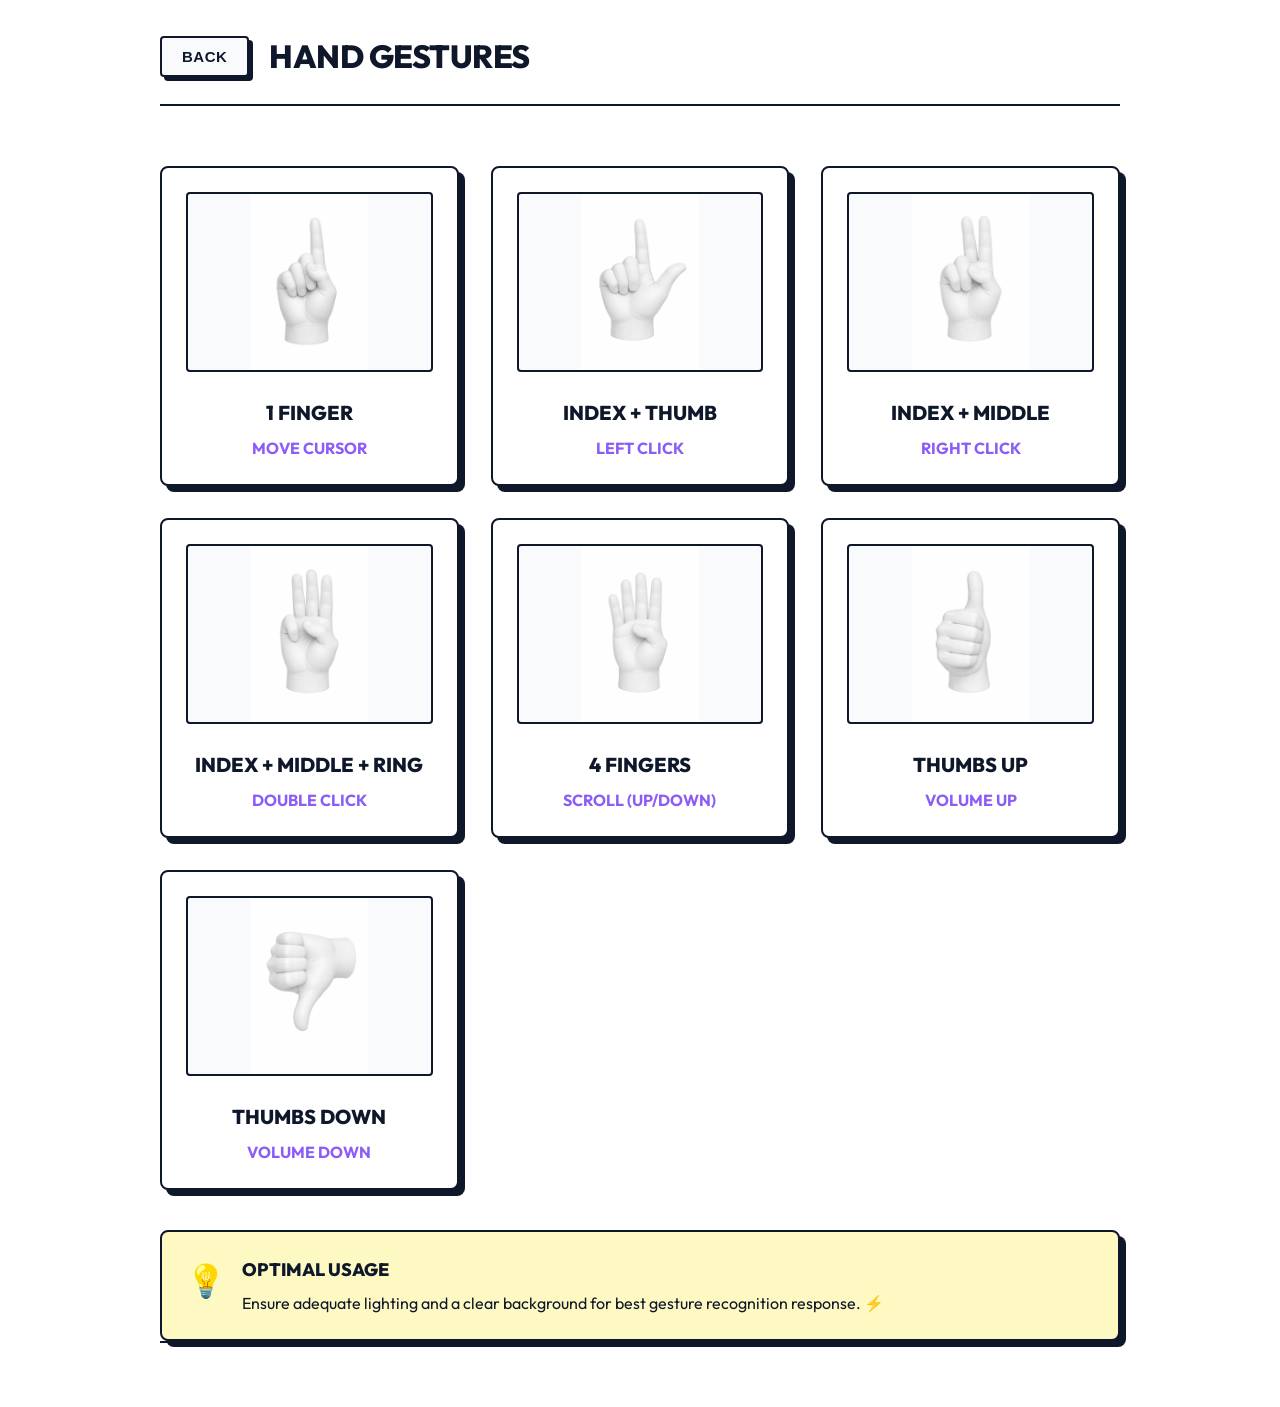
==== heisenberg_gui/templates/hand.html @ 00a4a569 "added code for webpage and software for tutorial part alone." ====
<!DOCTYPE html>
<html lang="en">

<head>
    <meta charset="UTF-8">
    <meta name="viewport" content="width=device-width, initial-scale=1.0">
    <title>HAND GESTURES | HEISENBERG</title>
    <link rel="stylesheet" href="../assets/css/style.css">
</head>

<body>
    <div class="container">
        <div class="header">
            <button class="back-btn" onclick="navigateTo('index.html')">
                BACK
            </button>
            <h1 class="page-title">Hand Gestures</h1>
        </div>

        <div class="gesture-grid">
            <div class="gesture-card">
                <img src="../assets/images/gesture-1-finger.png" alt="1 Finger">
                <div class="gesture-name">1 Finger</div>
                <div class="gesture-action">MOVE CURSOR</div>
            </div>

            <div class="gesture-card">
                <img src="../assets/images/gesture-2-fingers.png" alt="2 Fingers">
                <div class="gesture-name">Index + Thumb</div>
                <div class="gesture-action">LEFT CLICK</div>
            </div>

            <div class="gesture-card">
                <img src="../assets/images/gesture-3-fingers.png" alt="3 Fingers">
                <div class="gesture-name">Index + Middle</div>
                <div class="gesture-action">RIGHT CLICK</div>
            </div>

            <div class="gesture-card">
                <img src="../assets/images/gesture-4-fingers.png" alt="4 Fingers">
                <div class="gesture-name">Index + Middle + Ring</div>
                <div class="gesture-action">DOUBLE CLICK</div>
            </div>

            <div class="gesture-card">
                <img src="../assets/images/gesture-5-fingers-scroll.png" alt="5 Fingers">
                <div class="gesture-name">4 Fingers</div>
                <div class="gesture-action">SCROLL (UP/DOWN)</div>
            </div>

            <div class="gesture-card">
                <img src="../assets/images/gesture-thumbs-up.png" alt="Thumbs Up">
                <div class="gesture-name">Thumbs Up</div>
                <div class="gesture-action">VOLUME UP</div>
            </div>

            <div class="gesture-card">
                <img src="../assets/images/gesture-thumbs-down.png" alt="Thumbs Down">
                <div class="gesture-name">Thumbs Down</div>
                <div class="gesture-action">VOLUME DOWN</div>
            </div>
        </div>

        <div class="tip-box">
            <div class="tip-icon">&#128161;</div>
            <div class="tip-content">
                <strong>Optimal Usage</strong>
                Ensure adequate lighting and a clear background for best gesture recognition response. ⚡
            </div>
        </div>

        <div class="footer">
        </div>
    </div>

    <script src="../assets/js/app.js"></script>
</body>

</html>
---- heisenberg_gui/assets/css/style.css ----
@import url('https://fonts.googleapis.com/css2?family=Outfit:wght@300;400;500;600;700;800&display=swap');

* {
    margin: 0;
    padding: 0;
    box-sizing: border-box;
}

:root {
    --bg-primary: #ffffff;
    --bg-secondary: #f8fafc;
    --bg-card: #ffffff;
    --text-primary: #0f172a;
    --text-secondary: #475569;
    --text-muted: #94a3b8;
    --accent-purple: #8b5cf6;
    --accent-cyan: #06b6d4;
    --accent-pink: #f43f5e;
    --border-width: 2px;
    --border-color: #0f172a;
    --shadow-offset: 6px;
    --shadow-color: #0f172a;
}

html,
body {
    height: 100%;
    font-family: 'Outfit', -apple-system, sans-serif;
    background-color: var(--bg-primary);
    color: var(--text-primary);
    line-height: 1.5;
}

.container {
    max-width: 1000px;
    margin: 0 auto;
    padding: 32px 20px;
    min-height: 100%;
    display: flex;
    flex-direction: column;
}

.header {
    display: flex;
    align-items: center;
    gap: 20px;
    margin-bottom: 40px;
    padding-bottom: 24px;
    border-bottom: var(--border-width) solid var(--border-color);
}

.back-btn {
    display: inline-flex;
    align-items: center;
    gap: 8px;
    padding: 10px 20px;
    background: var(--bg-secondary);
    border: var(--border-width) solid var(--border-color);
    box-shadow: 4px 4px 0px var(--shadow-color);
    border-radius: 4px;
    color: var(--text-primary);
    font-size: 15px;
    font-weight: 700;
    cursor: pointer;
    transition: all 0.15s cubic-bezier(0.4, 0, 0.2, 1);
    text-decoration: none;
    text-transform: uppercase;
    letter-spacing: 0.5px;
}

.back-btn:hover {
    transform: translate(-2px, -2px);
    box-shadow: 6px 6px 0px var(--shadow-color);
    background: #fff;
}

.back-btn:active {
    transform: translate(2px, 2px);
    box-shadow: 0px 0px 0px var(--shadow-color);
}

.page-title {
    font-size: 32px;
    font-weight: 800;
    color: var(--text-primary);
    text-transform: uppercase;
    letter-spacing: -0.5px;
}

.welcome-container {
    flex: 1;
    display: flex;
    flex-direction: column;
    align-items: center;
    justify-content: center;
    text-align: center;
    padding: 40px 20px;
}

.welcome-title {
    font-size: 64px;
    font-weight: 900;
    color: var(--text-primary);
    margin-bottom: 12px;
    letter-spacing: -2px;
    text-transform: uppercase;
    line-height: 0.9;
}

.welcome-subtitle {
    font-size: 20px;
    font-weight: 500;
    color: var(--text-secondary);
    margin-bottom: 48px;
    background: #fef08a;
    /* Soft yellow highlight */
    padding: 4px 12px;
    display: inline-block;
    border: 2px solid var(--border-color);
}

.button-group {
    display: flex;
    gap: 24px;
    flex-wrap: wrap;
    justify-content: center;
    margin-bottom: 48px;
}

.tutorial-btn {
    display: inline-flex;
    align-items: center;
    gap: 12px;
    padding: 20px 40px;
    background: var(--accent-cyan);
    color: var(--text-primary);
    border: var(--border-width) solid var(--border-color);
    box-shadow: 6px 6px 0px var(--shadow-color);
    border-radius: 4px;
    font-size: 18px;
    font-weight: 800;
    cursor: pointer;
    transition: all 0.15s cubic-bezier(0.4, 0, 0.2, 1);
    text-decoration: none;
    text-transform: uppercase;
}

.tutorial-btn:hover {
    transform: translate(-3px, -3px);
    box-shadow: 9px 9px 0px var(--shadow-color);
    background: #22d3ee;
}

.tutorial-btn:active {
    transform: translate(3px, 3px);
    box-shadow: 0px 0px 0px var(--shadow-color);
}

.tutorial-btn.secondary {
    background: var(--accent-pink);
}

.tutorial-btn.secondary:hover {
    background: #fb7185;
}

.launch-info {
    color: var(--text-secondary);
    font-size: 16px;
    font-weight: 600;
}

.launch-info code {
    background: #e2e8f0;
    padding: 6px 12px;
    border: 2px solid var(--border-color);
    border-radius: 4px;
    font-family: inherit;
    font-weight: 800;
    color: var(--text-primary);
}

.gesture-grid {
    display: grid;
    grid-template-columns: repeat(auto-fit, minmax(280px, 1fr));
    gap: 32px;
    margin-top: 20px;
}

.gesture-card {
    background: var(--bg-card);
    border: var(--border-width) solid var(--border-color);
    box-shadow: var(--shadow-offset) var(--shadow-offset) 0px var(--shadow-color);
    border-radius: 8px;
    padding: 24px;
    text-align: center;
    transition: all 0.2s ease;
}

.gesture-card:hover {
    transform: translate(-4px, -4px);
    box-shadow: 10px 10px 0px var(--shadow-color);
}

.gesture-card img {
    width: 100%;
    height: 180px;
    object-fit: contain;
    border: 2px solid var(--border-color);
    border-radius: 4px;
    background: var(--bg-secondary);
    margin-bottom: 20px;
}

.gesture-name {
    font-size: 20px;
    font-weight: 800;
    color: var(--text-primary);
    margin-bottom: 8px;
    text-transform: uppercase;
}

.gesture-action {
    font-size: 16px;
    color: var(--accent-purple);
    font-weight: 700;
}

.section {
    margin-bottom: 40px;
}

.section-title {
    font-size: 24px;
    font-weight: 800;
    color: var(--text-primary);
    margin-bottom: 24px;
    display: flex;
    align-items: center;
    gap: 12px;
    text-transform: uppercase;
}

.section-icon {
    font-size: 28px;
    background: #fef08a;
    padding: 4px;
    border: 2px solid var(--border-color);
    border-radius: 4px;
    display: flex;
    align-items: center;
    justify-content: center;
}

.command-list {
    background: var(--bg-card);
    border: var(--border-width) solid var(--border-color);
    border-radius: 8px;
    overflow: hidden;
    box-shadow: 8px 8px 0px var(--shadow-color);
}

.command-item {
    display: flex;
    align-items: center;
    padding: 16px 24px;
    border-bottom: 2px solid var(--border-color);
    transition: background 0.15s ease;
}

.command-item:last-child {
    border-bottom: none;
}

.command-item:hover {
    background: #f1f5f9;
}

.command-text {
    font-weight: 800;
    font-size: 15px;
    color: var(--text-primary);
    background: var(--accent-cyan);
    padding: 6px 12px;
    border: 2px solid var(--border-color);
    border-radius: 4px;
    margin-right: 16px;
    white-space: nowrap;
}

.command-desc {
    font-size: 15px;
    color: var(--text-secondary);
    font-weight: 500;
}

.tip-box {
    background: #fef9c3;
    border: var(--border-width) solid var(--border-color);
    box-shadow: 6px 6px 0px var(--shadow-color);
    border-radius: 8px;
    padding: 24px;
    margin-top: 40px;
    display: flex;
    align-items: flex-start;
    gap: 16px;
}

.tip-icon {
    font-size: 32px;
    flex-shrink: 0;
}

.tip-content {
    font-size: 16px;
    color: var(--text-primary);
}

.tip-content strong {
    display: block;
    margin-bottom: 8px;
    font-size: 18px;
    font-weight: 800;
    text-transform: uppercase;
}

.footer {
    margin-top: auto;
    padding-top: 32px;
    border-top: var(--border-width) solid var(--border-color);
    text-align: center;
    color: var(--text-secondary);
    font-size: 15px;
    font-weight: 600;
}

@media (max-width: 640px) {
    .welcome-title {
        font-size: 40px;
    }

    .tutorial-btn {
        width: 100%;
        justify-content: center;
    }

    .gesture-grid {
        grid-template-columns: 1fr;
    }

    .command-item {
        flex-direction: column;
        align-items: flex-start;
        gap: 12px;
    }

    .command-text {
        margin-right: 0;
    }
}
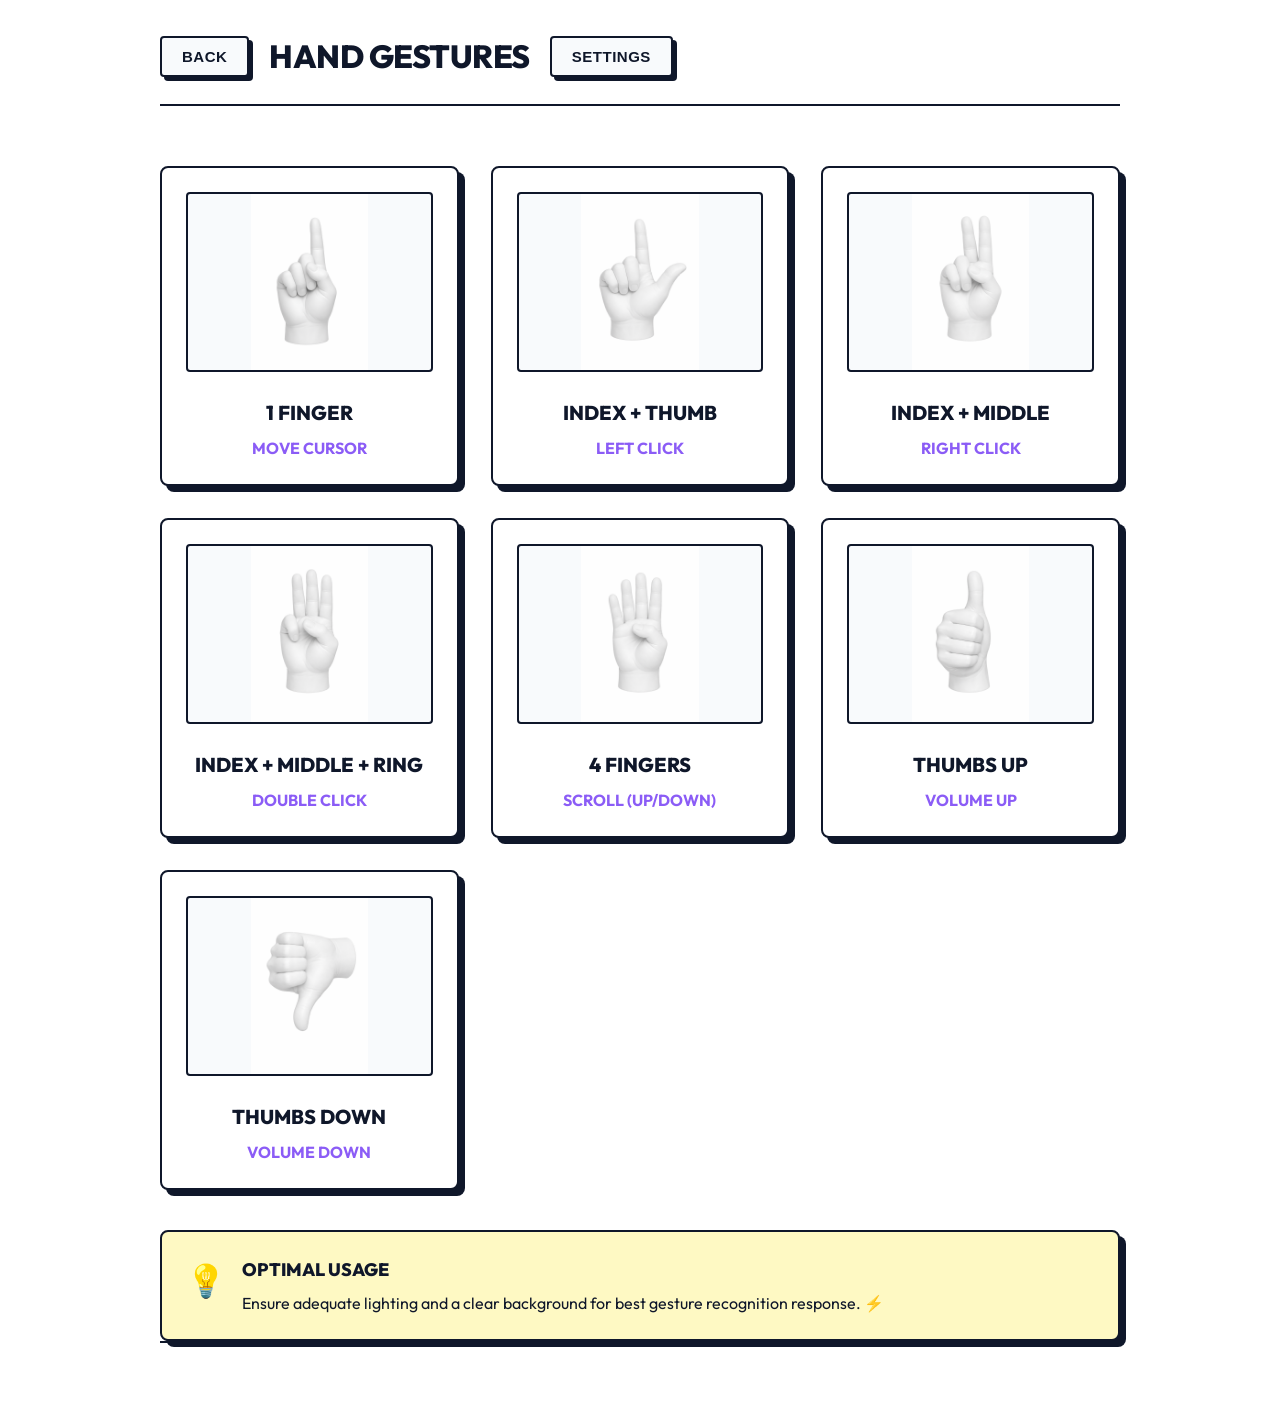
==== commit 07bb3e7b: "added setting features" ====
--- a/heisenberg_gui/templates/hand.html
+++ b/heisenberg_gui/templates/hand.html
@@ -15,6 +15,9 @@
                 BACK
             </button>
             <h1 class="page-title">Hand Gestures</h1>
+            <button class="back-btn" onclick="navigateTo('settings.html')">
+                SETTINGS
+            </button>
         </div>
 
         <div class="gesture-grid">
